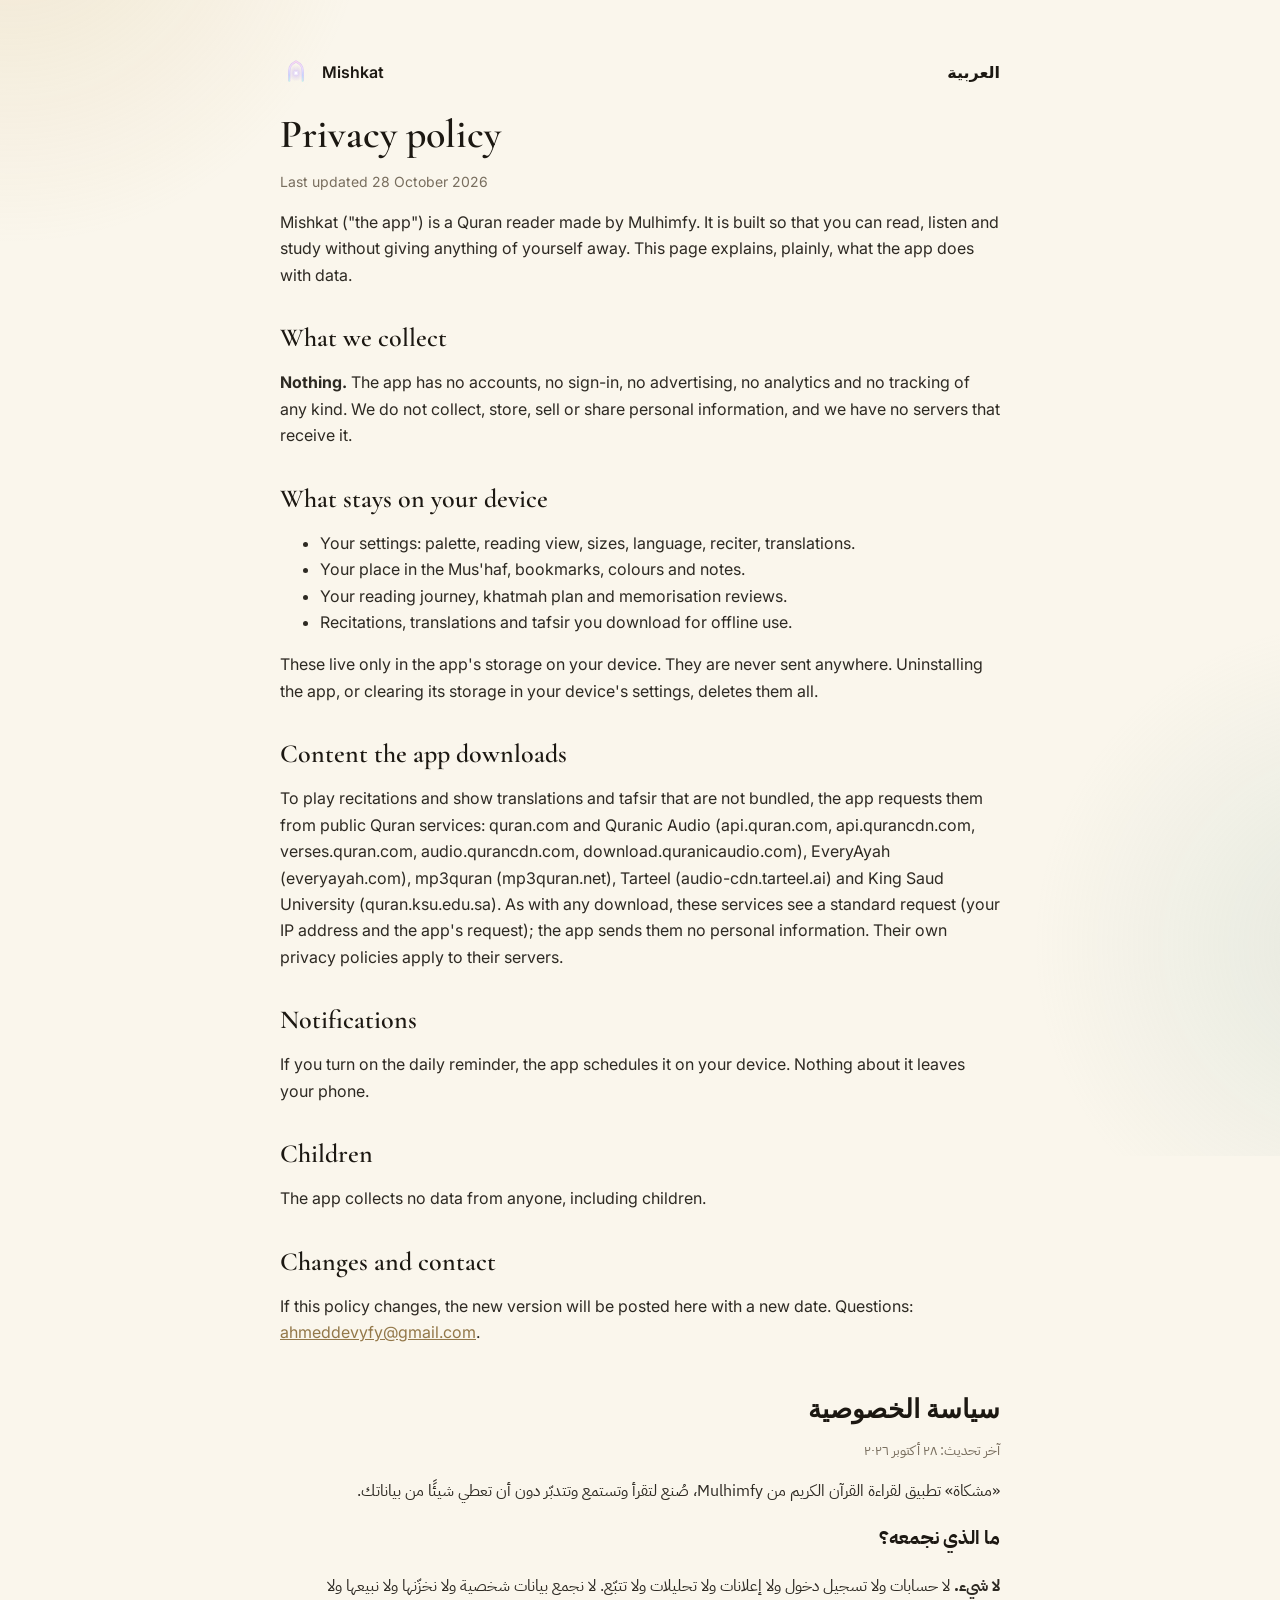
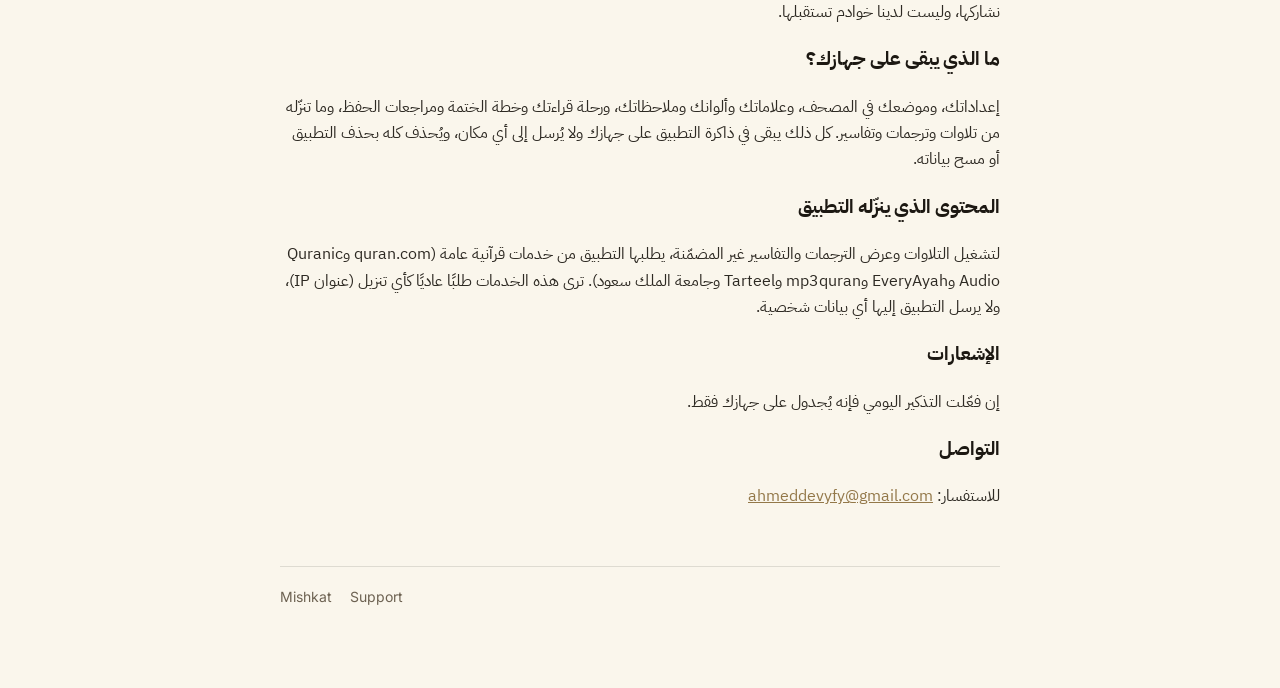
==== docs/privacy.html @ f4ce53cb "Site: landing, privacy policy (en/ar), support" ====
<!doctype html>
<html lang="en">
<head>
  <meta charset="utf-8">
  <meta name="viewport" content="width=device-width, initial-scale=1">
  <title>Mishkat · Privacy policy</title>
  <link rel="icon" href="assets/mark.svg" type="image/svg+xml">
  <link href="https://fonts.googleapis.com/css2?family=Cormorant+Garamond:wght@600&family=IBM+Plex+Sans+Arabic:wght@400;600&family=Inter:wght@400;600&display=swap" rel="stylesheet">
  <link rel="stylesheet" href="styles.css">
</head>
<body>
<main class="doc">
  <nav class="top"><a href="./"><img src="assets/mark.svg" alt="">Mishkat</a><a href="#ar">العربية</a></nav>
  <h1 style="font:600 40px/1.1 'Cormorant Garamond',Georgia,serif;margin:0">Privacy policy</h1>
  <p class="updated">Last updated 28 October 2026</p>

  <p>Mishkat ("the app") is a Quran reader made by Mulhimfy. It is built so that you can read, listen and study without
  giving anything of yourself away. This page explains, plainly, what the app does with data.</p>

  <h2>What we collect</h2>
  <p><strong>Nothing.</strong> The app has no accounts, no sign-in, no advertising, no analytics and no tracking of any kind.
  We do not collect, store, sell or share personal information, and we have no servers that receive it.</p>

  <h2>What stays on your device</h2>
  <ul>
    <li>Your settings: palette, reading view, sizes, language, reciter, translations.</li>
    <li>Your place in the Mus'haf, bookmarks, colours and notes.</li>
    <li>Your reading journey, khatmah plan and memorisation reviews.</li>
    <li>Recitations, translations and tafsir you download for offline use.</li>
  </ul>
  <p>These live only in the app's storage on your device. They are never sent anywhere. Uninstalling the app, or clearing
  its storage in your device's settings, deletes them all.</p>

  <h2>Content the app downloads</h2>
  <p>To play recitations and show translations and tafsir that are not bundled, the app requests them from public Quran
  services: quran.com and Quranic Audio (api.quran.com, api.qurancdn.com, verses.quran.com, audio.qurancdn.com,
  download.quranicaudio.com), EveryAyah (everyayah.com), mp3quran (mp3quran.net), Tarteel (audio-cdn.tarteel.ai) and King
  Saud University (quran.ksu.edu.sa). As with any download, these services see a standard request (your IP address and
  the app's request); the app sends them no personal information. Their own privacy policies apply to their servers.</p>

  <h2>Notifications</h2>
  <p>If you turn on the daily reminder, the app schedules it on your device. Nothing about it leaves your phone.</p>

  <h2>Children</h2>
  <p>The app collects no data from anyone, including children.</p>

  <h2>Changes and contact</h2>
  <p>If this policy changes, the new version will be posted here with a new date. Questions:
  <a href="mailto:ahmeddevyfy@gmail.com">ahmeddevyfy@gmail.com</a>.</p>

  <section id="ar" class="rtl" style="margin-top:48px">
    <h2>سياسة الخصوصية</h2>
    <p class="updated">آخر تحديث: ٢٨ أكتوبر ٢٠٢٦</p>
    <p>«مشكاة» تطبيق لقراءة القرآن الكريم من Mulhimfy، صُنع لتقرأ وتستمع وتتدبّر دون أن تعطي شيئًا من بياناتك.</p>
    <h3>ما الذي نجمعه؟</h3>
    <p><strong>لا شيء.</strong> لا حسابات ولا تسجيل دخول ولا إعلانات ولا تحليلات ولا تتبّع. لا نجمع بيانات شخصية ولا نخزّنها ولا نبيعها ولا نشاركها، وليست لدينا خوادم تستقبلها.</p>
    <h3>ما الذي يبقى على جهازك؟</h3>
    <p>إعداداتك، وموضعك في المصحف، وعلاماتك وألوانك وملاحظاتك، ورحلة قراءتك وخطة الختمة ومراجعات الحفظ، وما تنزّله من تلاوات وترجمات وتفاسير. كل ذلك يبقى في ذاكرة التطبيق على جهازك ولا يُرسل إلى أي مكان، ويُحذف كله بحذف التطبيق أو مسح بياناته.</p>
    <h3>المحتوى الذي ينزّله التطبيق</h3>
    <p>لتشغيل التلاوات وعرض الترجمات والتفاسير غير المضمّنة، يطلبها التطبيق من خدمات قرآنية عامة (quran.com وQuranic Audio وEveryAyah وmp3quran وTarteel وجامعة الملك سعود). ترى هذه الخدمات طلبًا عاديًا كأي تنزيل (عنوان IP)، ولا يرسل التطبيق إليها أي بيانات شخصية.</p>
    <h3>الإشعارات</h3>
    <p>إن فعّلت التذكير اليومي فإنه يُجدول على جهازك فقط.</p>
    <h3>التواصل</h3>
    <p>للاستفسار: <a href="mailto:ahmeddevyfy@gmail.com">ahmeddevyfy@gmail.com</a></p>
  </section>

  <footer><a href="./">Mishkat</a><a href="support.html">Support</a></footer>
</main>
</body>
</html>
---- docs/styles.css ----
:root {
  --ground: #0c0a18;
  --ink: #ede6ff;
  --muted: #a59fbf;
  --faint: #6f6990;
  --accent: #c7b3ff;
  --line: rgba(237, 230, 255, 0.12);
  --card: rgba(237, 230, 255, 0.05);
}
@media (prefers-color-scheme: light) {
  :root:not([data-theme="dark"]) {
    --ground: #faf6ec;
    --ink: #1c1812;
    --muted: #6d6252;
    --faint: #9c917f;
    --accent: #8a6d3b;
    --line: rgba(28, 24, 18, 0.12);
    --card: rgba(28, 24, 18, 0.04);
  }
}
* { box-sizing: border-box; }
html { -webkit-text-size-adjust: 100%; }
body {
  margin: 0;
  background: var(--ground);
  color: var(--ink);
  font: 16px/1.65 "Inter", system-ui, -apple-system, "Segoe UI", sans-serif;
  min-height: 100vh;
}
body::before {
  content: "";
  position: fixed;
  inset: -20vmax;
  z-index: -1;
  background:
    radial-gradient(40vmax 40vmax at 15% 10%, rgba(91, 58, 170, 0.35), transparent 70%),
    radial-gradient(36vmax 36vmax at 90% 85%, rgba(20, 90, 85, 0.30), transparent 70%),
    radial-gradient(30vmax 30vmax at 70% 20%, rgba(27, 58, 115, 0.30), transparent 70%);
}
@media (prefers-color-scheme: light) {
  :root:not([data-theme="dark"]) body::before {
    background:
      radial-gradient(40vmax 40vmax at 15% 10%, rgba(214, 186, 130, 0.25), transparent 70%),
      radial-gradient(36vmax 36vmax at 90% 85%, rgba(170, 196, 186, 0.25), transparent 70%);
  }
}
main { max-width: 760px; margin: 0 auto; padding: 56px 20px 80px; }
a { color: var(--accent); }
.mark { width: 112px; height: 112px; display: block; margin: 0 auto 8px; }
.hero { text-align: center; padding-top: 24px; }
.hero h1 { font: 600 52px/1.05 "Cormorant Garamond", Georgia, serif; margin: 6px 0 4px; letter-spacing: -0.5px; }
.arabic { font-family: "Amiri Quran", "Amiri", "Noto Naskh Arabic", serif; direction: rtl; }
.hero .arabic { font-size: 30px; color: var(--accent); }
.tag { color: var(--muted); font-size: 18px; margin: 0 0 26px; }
.verse { margin: 28px auto 8px; font-size: 26px; line-height: 2; }
.verse-en { color: var(--muted); font-style: italic; font-family: Georgia, serif; font-size: 16px; max-width: 560px; margin: 0 auto; }
.badges { display: flex; gap: 12px; justify-content: center; flex-wrap: wrap; margin: 30px 0 10px; }
.badge {
  display: inline-flex; align-items: center; gap: 10px; padding: 12px 20px; border-radius: 16px;
  border: 1px solid var(--line); background: var(--card); color: var(--ink); text-decoration: none; font-weight: 600;
}
.badge small { display: block; font-weight: 400; color: var(--muted); font-size: 11px; line-height: 1.2; }
.grid { display: grid; grid-template-columns: repeat(auto-fit, minmax(220px, 1fr)); gap: 14px; margin: 42px 0; }
.card { border: 1px solid var(--line); background: var(--card); border-radius: 20px; padding: 18px 18px 16px; }
.card h3 { margin: 0 0 4px; font-size: 16px; }
.card p { margin: 0; color: var(--muted); font-size: 14.5px; line-height: 1.55; }
h2 { font: 600 30px/1.2 "Cormorant Garamond", Georgia, serif; margin: 42px 0 8px; }
.doc h2 { font-size: 26px; margin-top: 34px; }
.doc p, .doc li { color: var(--ink); opacity: 0.92; }
.doc .updated { color: var(--muted); font-size: 14px; }
.rtl { direction: rtl; text-align: right; font-family: "IBM Plex Sans Arabic", "Noto Naskh Arabic", system-ui, sans-serif; }
footer { border-top: 1px solid var(--line); margin-top: 56px; padding-top: 18px; color: var(--faint); font-size: 14px; display: flex; gap: 18px; flex-wrap: wrap; }
footer a { color: var(--muted); text-decoration: none; }
nav.top { display: flex; justify-content: space-between; align-items: center; margin-bottom: 24px; }
nav.top a { text-decoration: none; color: var(--ink); font-weight: 600; display: inline-flex; gap: 10px; align-items: center; }
nav.top img { width: 32px; height: 32px; }
@media (max-width: 480px) { .hero h1 { font-size: 42px; } .verse { font-size: 22px; } }
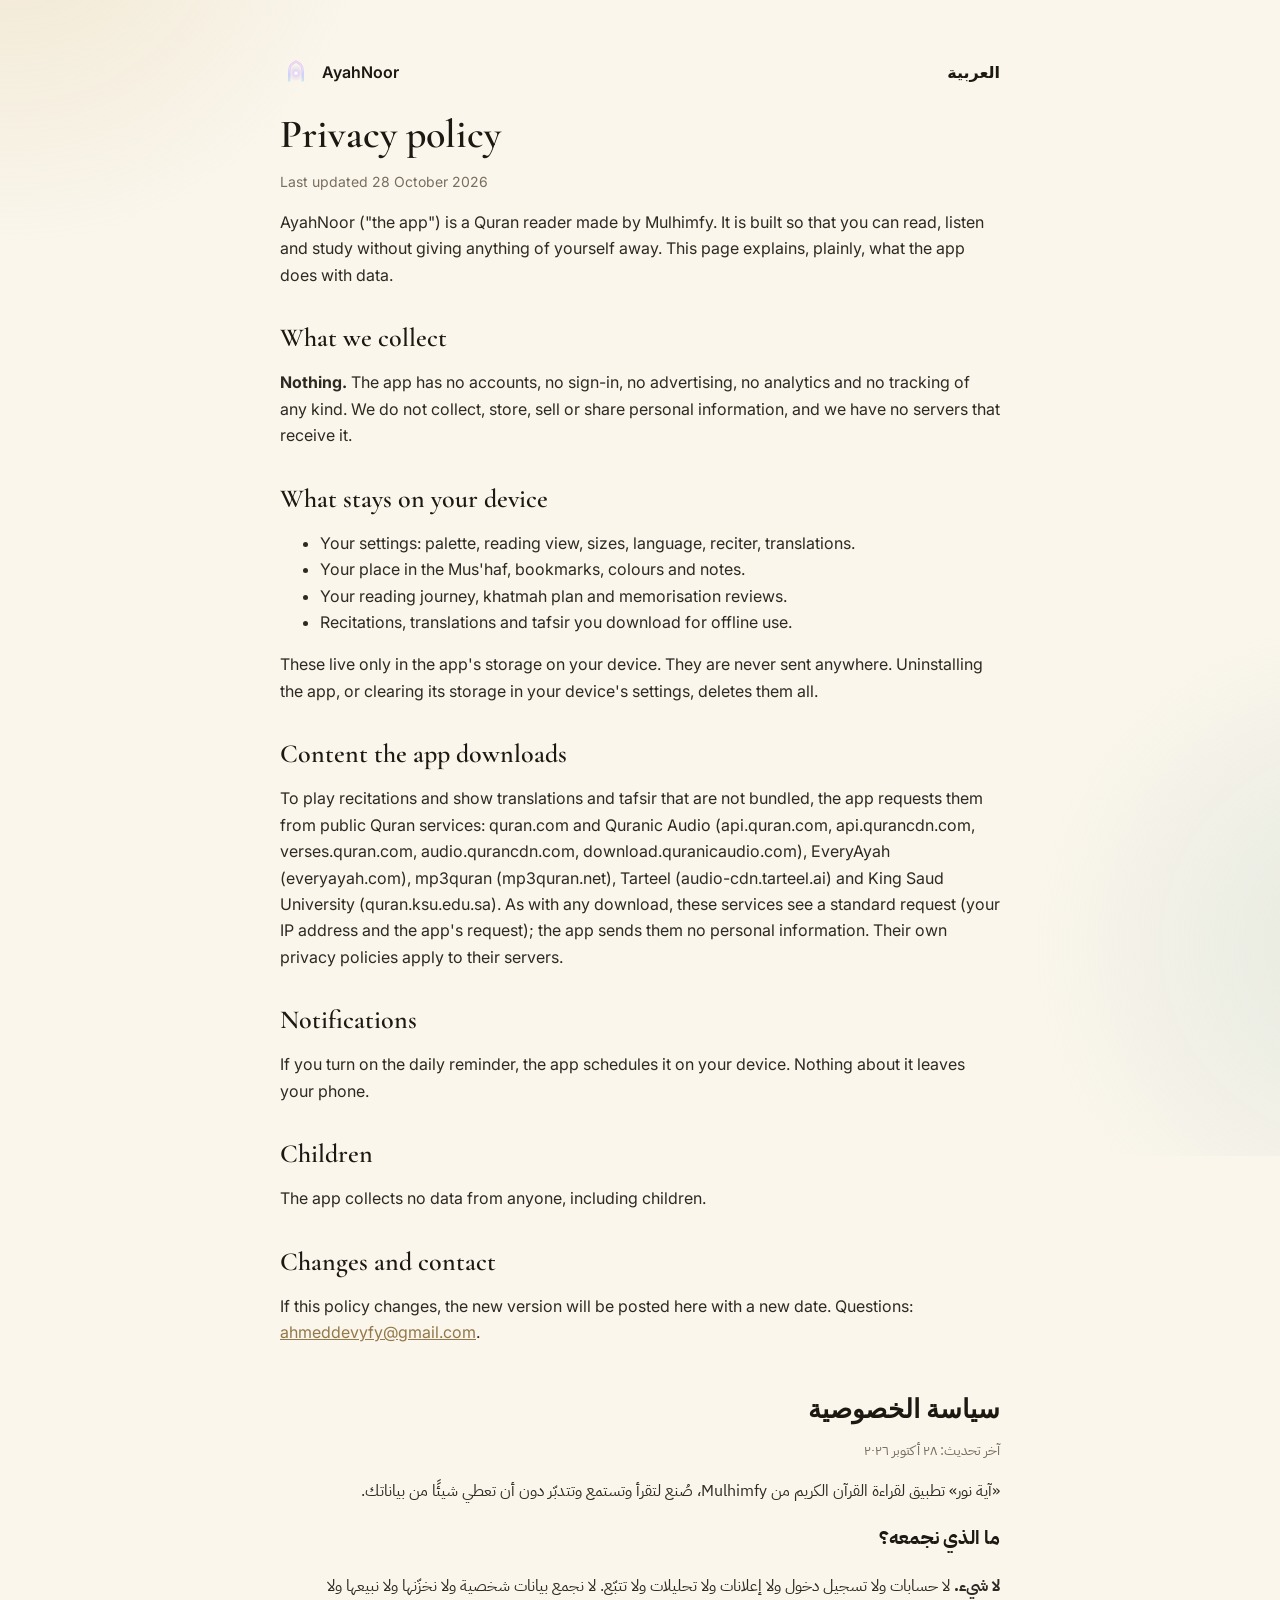
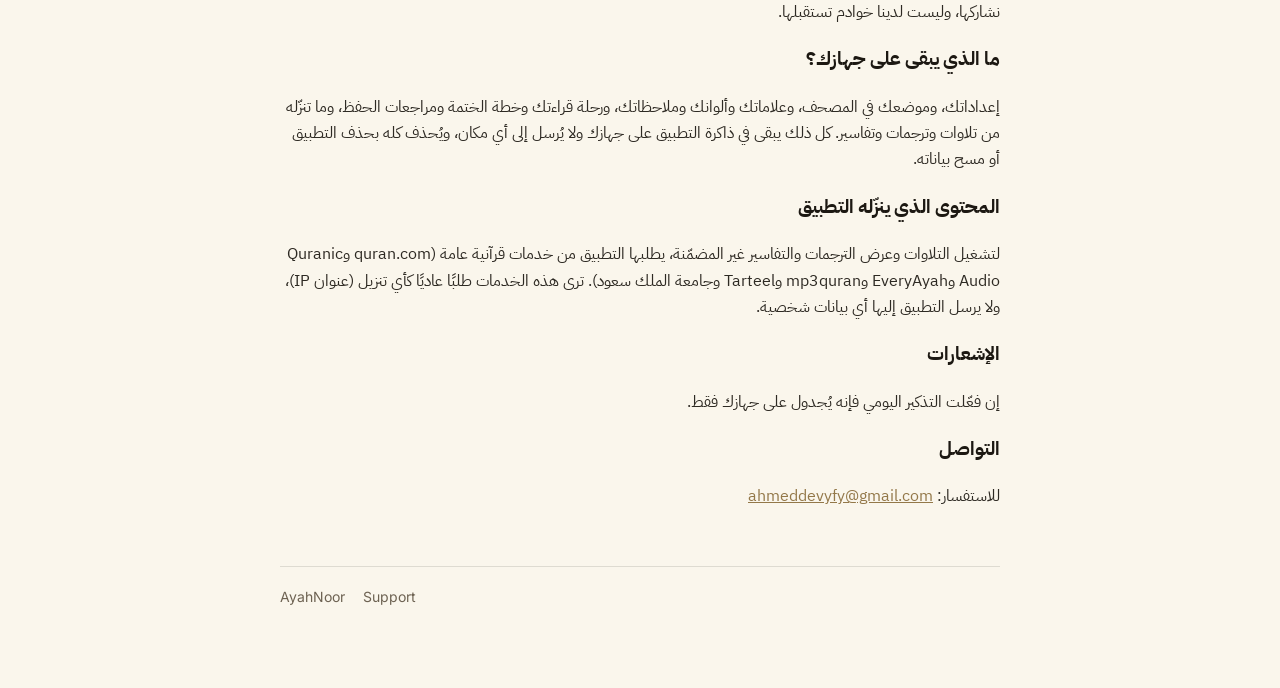
==== commit 0cc90fb8: "Rename to AyahNoor: workflow, secrets, site" ====
--- a/docs/privacy.html
+++ b/docs/privacy.html
@@ -3,18 +3,18 @@
 <head>
   <meta charset="utf-8">
   <meta name="viewport" content="width=device-width, initial-scale=1">
-  <title>Mishkat · Privacy policy</title>
+  <title>AyahNoor · Privacy policy</title>
   <link rel="icon" href="assets/mark.svg" type="image/svg+xml">
   <link href="https://fonts.googleapis.com/css2?family=Cormorant+Garamond:wght@600&family=IBM+Plex+Sans+Arabic:wght@400;600&family=Inter:wght@400;600&display=swap" rel="stylesheet">
   <link rel="stylesheet" href="styles.css">
 </head>
 <body>
 <main class="doc">
-  <nav class="top"><a href="./"><img src="assets/mark.svg" alt="">Mishkat</a><a href="#ar">العربية</a></nav>
+  <nav class="top"><a href="./"><img src="assets/mark.svg" alt="">AyahNoor</a><a href="#ar">العربية</a></nav>
   <h1 style="font:600 40px/1.1 'Cormorant Garamond',Georgia,serif;margin:0">Privacy policy</h1>
   <p class="updated">Last updated 28 October 2026</p>
 
-  <p>Mishkat ("the app") is a Quran reader made by Mulhimfy. It is built so that you can read, listen and study without
+  <p>AyahNoor ("the app") is a Quran reader made by Mulhimfy. It is built so that you can read, listen and study without
   giving anything of yourself away. This page explains, plainly, what the app does with data.</p>
 
   <h2>What we collect</h2>
@@ -51,7 +51,7 @@
   <section id="ar" class="rtl" style="margin-top:48px">
     <h2>سياسة الخصوصية</h2>
     <p class="updated">آخر تحديث: ٢٨ أكتوبر ٢٠٢٦</p>
-    <p>«مشكاة» تطبيق لقراءة القرآن الكريم من Mulhimfy، صُنع لتقرأ وتستمع وتتدبّر دون أن تعطي شيئًا من بياناتك.</p>
+    <p>«آية نور» تطبيق لقراءة القرآن الكريم من Mulhimfy، صُنع لتقرأ وتستمع وتتدبّر دون أن تعطي شيئًا من بياناتك.</p>
     <h3>ما الذي نجمعه؟</h3>
     <p><strong>لا شيء.</strong> لا حسابات ولا تسجيل دخول ولا إعلانات ولا تحليلات ولا تتبّع. لا نجمع بيانات شخصية ولا نخزّنها ولا نبيعها ولا نشاركها، وليست لدينا خوادم تستقبلها.</p>
     <h3>ما الذي يبقى على جهازك؟</h3>
@@ -64,7 +64,7 @@
     <p>للاستفسار: <a href="mailto:ahmeddevyfy@gmail.com">ahmeddevyfy@gmail.com</a></p>
   </section>
 
-  <footer><a href="./">Mishkat</a><a href="support.html">Support</a></footer>
+  <footer><a href="./">AyahNoor</a><a href="support.html">Support</a></footer>
 </main>
 </body>
 </html>
